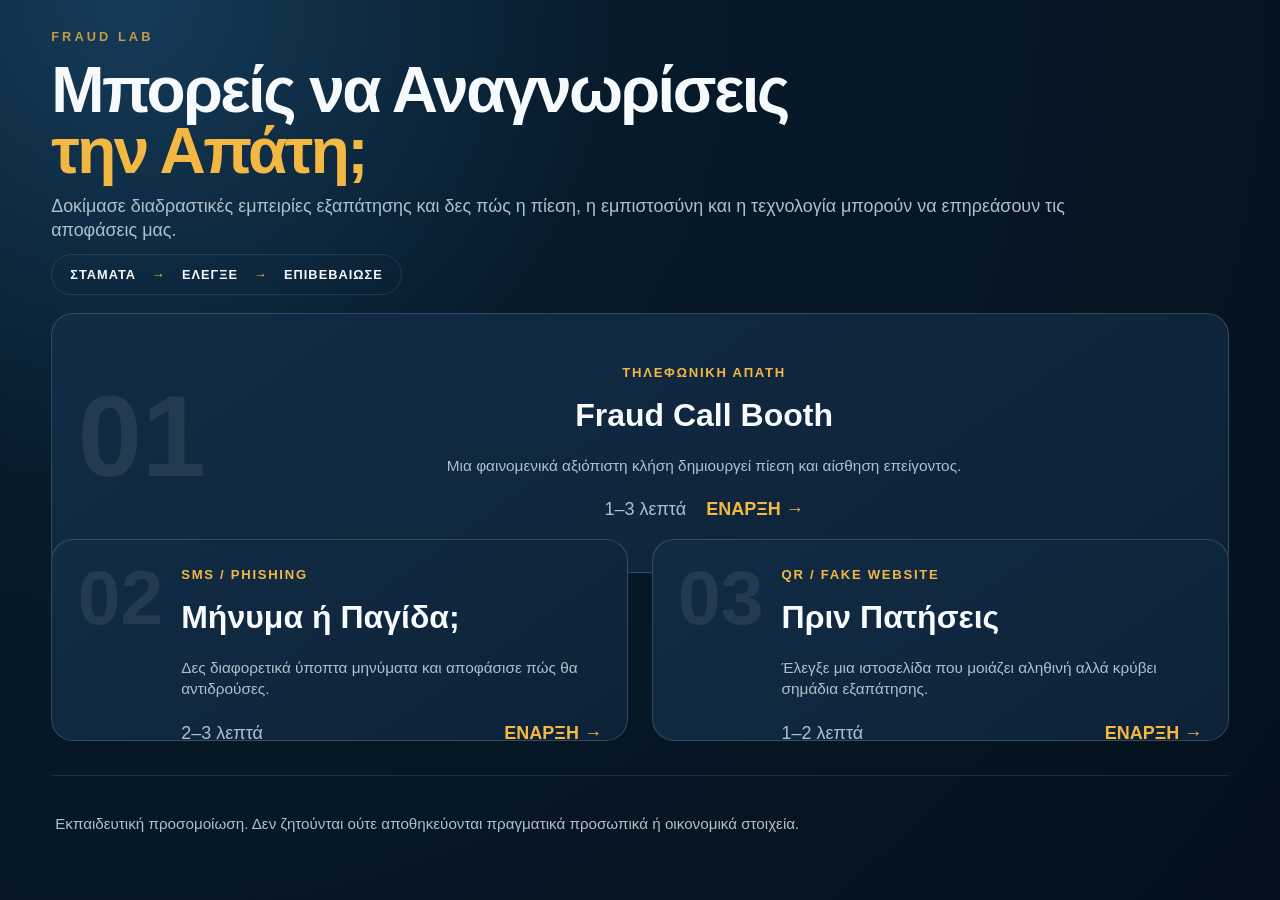
==== frontend/home/index.html @ b444bd31 "Initial responsive FraudLab Windows baseline" ====
<!doctype html>
<html lang="el" class="home-page">
<head>
  <meta charset="utf-8">
  <meta name="viewport" content="width=device-width,initial-scale=1,viewport-fit=cover">
  <meta name="theme-color" content="#081a2c">

  <title>FRAUD LAB — Μπορείς να Αναγνωρίσεις την Απάτη;</title>

  <link rel="stylesheet" href="/static/css/base.css">
  <link rel="stylesheet" href="/static/css/home.css">
  <link rel="stylesheet" href="/static/css/fraud-dark.css?v=7.11">
  <link rel="stylesheet" href="/static/css/fraud-premium-fixes.css?v=7.12">
  <link rel="stylesheet" href="/static/css/exhibition-tv.css">
  <link rel="stylesheet" href="/static/css/mobile.css?v=1.0">
</head>

<body class="home-page">

<main class="home-shell">

  <header class="hero">
    <div class="brand-kicker">FRAUD LAB</div>

    <h1>
      Μπορείς να Αναγνωρίσεις
      <span>την Απάτη;</span>
    </h1>

    <p class="hero-copy">
      Δοκίμασε διαδραστικές εμπειρίες εξαπάτησης και δες πώς η πίεση,
      η εμπιστοσύνη και η τεχνολογία μπορούν να επηρεάσουν τις αποφάσεις μας.
    </p>

    <div class="safety-message">
      ΣΤΑΜΑΤΑ
      <span>→</span>
      ΕΛΕΓΞΕ
      <span>→</span>
      ΕΠΙΒΕΒΑΙΩΣΕ
    </div>
  </header>

  <section class="stations" aria-label="Διαδραστικές εμπειρίες">

    <a class="station-card active featured" href="/call">
      <div class="station-number">01</div>
      <div class="station-content">
        <div class="station-type">ΤΗΛΕΦΩΝΙΚΗ ΑΠΑΤΗ</div>
        <h2>Fraud Call Booth</h2>
        <p>Μια φαινομενικά αξιόπιστη κλήση δημιουργεί πίεση και αίσθηση επείγοντος.</p>
        <div class="station-footer">
          <span>1–3 λεπτά</span>
          <strong>ΕΝΑΡΞΗ →</strong>
        </div>
      </div>
    </a>

    <a class="station-card active" href="/sms">
      <div class="station-number">02</div>
      <div class="station-content">
        <div class="station-type">SMS / PHISHING</div>
        <h2>Μήνυμα ή Παγίδα;</h2>
        <p>Δες διαφορετικά ύποπτα μηνύματα και αποφάσισε πώς θα αντιδρούσες.</p>
        <div class="station-footer">
          <span>2–3 λεπτά</span>
          <strong>ΕΝΑΡΞΗ →</strong>
        </div>
      </div>
    </a>

    <a class="station-card active" href="/qr">
      <div class="station-number">03</div>
      <div class="station-content">
        <div class="station-type">QR / FAKE WEBSITE</div>
        <h2>Πριν Πατήσεις</h2>
        <p>Έλεγξε μια ιστοσελίδα που μοιάζει αληθινή αλλά κρύβει σημάδια εξαπάτησης.</p>
        <div class="station-footer">
          <span>1–2 λεπτά</span>
          <strong>ΕΝΑΡΞΗ →</strong>
        </div>
      </div>
    </a>



  </section>

  <footer class="home-footer">
    <p>
      Εκπαιδευτική προσομοίωση. Δεν ζητούνται ούτε αποθηκεύονται πραγματικά προσωπικά ή οικονομικά στοιχεία.
    </p>
  </footer>

</main>

</body>
</html>
---- static/css/base.css ----
:root {
  --navy-950: #081726;
  --navy-900: #0f2742;
  --navy-800: #173b61;
  --paper: #ffffff;
  --mist: #eef3f7;
  --ink: #102235;
  --muted: #5c6b79;
  --amber: #f1b84b;
  --danger: #b42318;
  --success: #1f6f4a;
  --focus: #ffd166;
  --radius: 24px;
  --shadow: 0 18px 45px rgba(5, 24, 41, .16);
}

* { box-sizing: border-box; }
html, body { margin: 0; min-height: 100%; background: var(--mist); color: var(--ink); font-family: Inter, ui-sans-serif, system-ui, -apple-system, BlinkMacSystemFont, "Segoe UI", sans-serif; }
body { min-height: 100vh; }
button, input { font: inherit; }
button { cursor: pointer; }
button:focus-visible { outline: 4px solid var(--focus); outline-offset: 4px; }

.app-shell { min-height: 100vh; display: grid; grid-template-rows: auto 1fr auto; }
.topbar { display: flex; align-items: center; justify-content: space-between; gap: 24px; padding: 20px 28px; background: var(--navy-950); color: white; }
.brand-kicker { font-size: 1rem; font-weight: 800; letter-spacing: .18em; opacity: .78; }
.brand-title { margin-top: 4px; font-size: clamp(1.15rem, 2vw, 1.6rem); font-weight: 760; }
.top-actions { display: flex; gap: 12px; flex-wrap: wrap; justify-content: flex-end; }
.ghost-button { min-height: 50px; padding: 0 18px; border: 2px solid rgba(255,255,255,.48); border-radius: 14px; background: transparent; color: white; font-weight: 760; }
.ghost-button[aria-pressed="true"] { background: white; color: var(--navy-950); }
.screen { width: min(1200px, calc(100% - 36px)); margin: 0 auto; padding: 34px 0 40px; display: flex; align-items: center; justify-content: center; }
.footer-strip { display: flex; justify-content: center; align-items: center; flex-wrap: wrap; gap: 14px; padding: 18px 24px; background: white; border-top: 1px solid #d9e2ea; font-size: clamp(1rem, 2.3vw, 1.4rem); font-weight: 850; letter-spacing: .05em; }
.footer-strip .arrow { color: var(--amber); font-size: 1.25em; }
.primary-button, .choice-button { border: 0; border-radius: 18px; background: var(--navy-900); color: white; font-weight: 820; min-height: 68px; padding: 16px 24px; box-shadow: 0 8px 20px rgba(15,39,66,.18); }
.primary-button:hover, .choice-button:hover { background: var(--navy-800); }
.timeout-modal { position: fixed; inset: 0; display: grid; place-items: center; background: rgba(8, 23, 38, .78); z-index: 50; padding: 24px; }
.timeout-modal[hidden] { display: none; }
.timeout-card { width: min(560px, 100%); background: white; border-radius: var(--radius); padding: 30px; box-shadow: var(--shadow); }
.timeout-card h2 { margin-top: 0; font-size: 2rem; }
.timeout-card p { font-size: 1.25rem; line-height: 1.5; }
.assisted .helper-text, .assisted .transcript { display: block; }

@media (max-width: 760px) {
  .topbar { align-items: flex-start; padding: 16px; }
  .top-actions { flex-direction: column; align-items: stretch; }
  .ghost-button { min-height: 46px; font-size: .84rem; }
  .screen { width: min(100% - 22px, 1200px); padding-top: 20px; }
}

@media (prefers-reduced-motion: reduce) {
  *, *::before, *::after { scroll-behavior: auto !important; animation-duration: 0.001ms !important; animation-iteration-count: 1 !important; transition-duration: 0.001ms !important; }
}

.assisted .dialogue-text { font-size: clamp(1.85rem, 3.7vw, 2.75rem); }
.assisted .choice-button { min-height: 84px; font-size: clamp(1.2rem, 2.4vw, 1.45rem); }
.assisted .transcript { font-size: 1.2rem; }


/* FraudLab victim failure banner */
.victim-alert {
  margin: 12px auto;
  padding: 14px 22px;
  border-left: 6px solid #ff7b7b;
  border-radius: 14px;
  background: rgba(140,32,32,.25);
  color: white;
  font-weight: 900;
  font-size: 1.6rem;
  text-align: center;
  line-height: 1.2;
}
---- static/css/home.css ----
:root {
  --bg: #071624;
  --panel: #0d2237;
  --panel-light: #122c46;
  --text: #f4f7fb;
  --muted: #a9b8c6;
  --line: rgba(255,255,255,.10);
  --accent: #f4b942;
  --danger: #e45b5b;
  --radius: 22px;
}

* {
  box-sizing: border-box;
}

html,
body {
  margin: 0;
  min-height: 100%;
  background:
    radial-gradient(circle at top left, #173653 0%, transparent 40%),
    var(--bg);
  color: var(--text);
  font-family:
    -apple-system,
    BlinkMacSystemFont,
    "Segoe UI",
    Roboto,
    Arial,
    sans-serif;
}

body {
  min-height: 100vh;
}

.home-shell {
  width: min(1400px, 94vw);
  margin: 0 auto;
  padding: 60px 0 40px;
}

.hero {
  max-width: 980px;
  margin-bottom: 50px;
}

.brand-kicker {
  font-size: .95rem;
  letter-spacing: .24em;
  font-weight: 800;
  color: var(--accent);
  margin-bottom: 14px;
}

.hero h1 {
  margin: 0;
  font-size: clamp(2.8rem, 6vw, 6rem);
  line-height: .98;
  letter-spacing: -.04em;
}

.hero h1 span {
  display: block;
  color: var(--accent);
}

.hero-copy {
  max-width: 850px;
  font-size: clamp(1.1rem, 1.6vw, 1.45rem);
  line-height: 1.6;
  color: var(--muted);
  margin: 28px 0;
}

.safety-message {
  display: inline-flex;
  gap: 16px;
  align-items: center;
  padding: 14px 20px;
  border: 1px solid var(--line);
  border-radius: 999px;
  font-weight: 800;
  letter-spacing: .08em;
}

.safety-message span {
  color: var(--accent);
}

.stations {
  display: grid;
  grid-template-columns: repeat(2, minmax(0, 1fr));
  gap: 22px;
}

.station-card {
  position: relative;
  display: flex;
  min-height: 300px;
  padding: 30px;
  background: linear-gradient(145deg, var(--panel-light), var(--panel));
  border: 1px solid var(--line);
  border-radius: var(--radius);
  text-decoration: none;
  color: var(--text);
  overflow: hidden;
}

.station-card.active {
  cursor: pointer;
  transition:
    transform .18s ease,
    border-color .18s ease,
    box-shadow .18s ease;
}

.station-card.active:hover,
.station-card.active:focus-visible {
  transform: translateY(-4px);
  border-color: rgba(244,185,66,.8);
  box-shadow: 0 18px 50px rgba(0,0,0,.28);
  outline: none;
}

.station-card.upcoming {
  opacity: .62;
}

.station-number {
  font-size: clamp(3.4rem, 7vw, 6.5rem);
  line-height: .85;
  font-weight: 900;
  color: rgba(255,255,255,.08);
  margin-right: 24px;
}

.station-content {
  display: flex;
  flex-direction: column;
  flex: 1;
}

.station-type {
  font-size: .82rem;
  letter-spacing: .13em;
  color: var(--accent);
  font-weight: 800;
}

.station-card h2 {
  margin: 12px 0;
  font-size: clamp(1.7rem, 2.5vw, 2.6rem);
}

.station-card p {
  color: var(--muted);
  line-height: 1.55;
  font-size: 1.05rem;
  max-width: 600px;
}

.station-footer {
  margin-top: auto;
  padding-top: 28px;
  display: flex;
  justify-content: space-between;
  gap: 20px;
  align-items: center;
  color: var(--muted);
}

.station-footer strong {
  color: var(--accent);
}

.upcoming .station-footer strong {
  color: var(--muted);
}

.home-footer {
  margin-top: 34px;
  padding: 22px 4px;
  border-top: 1px solid var(--line);
  color: var(--muted);
  font-size: .95rem;
}

@media (max-width: 850px) {
  .home-shell {
    padding-top: 36px;
  }

  .stations {
    grid-template-columns: 1fr;
  }

  .station-card {
    min-height: 260px;
  }
}

@media (max-width: 540px) {
  .station-card {
    padding: 24px;
  }

  .station-number {
    display: none;
  }

  .safety-message {
    width: 100%;
    justify-content: center;
    gap: 8px;
    font-size: .85rem;
  }
}

/* HOME EXHIBITION FEATURED LAYOUT */

.stations {
  grid-template-columns: repeat(2, minmax(0, 1fr));
}

.station-card.featured {
  grid-column: 1 / -1;
  min-height: 260px;
  width: 100%;
  align-items: center;
}

.station-card.featured .station-content {
  justify-content: center;
}

.station-card.featured .station-number {
  font-size: clamp(4rem, 9vw, 8rem);
}

.station-card.featured .station-footer {
  padding-top: 12px;
}

/* HOME FEATURED PREMIUM CENTER */

.station-card.featured {
  text-align: center;
}

.station-card.featured .station-number {
  margin-right: 0;
  margin-bottom: 12px;
}

.station-card.featured .station-content {
  align-items: center;
  text-align: center;
}

.station-card.featured .station-content p {
  max-width: 720px;
}

.station-card.featured .station-footer {
  width: 100%;
  justify-content: center;
}

.station-card.featured .station-type,
.station-card.featured h2,
.station-card.featured p {
  text-align: center;
}
---- static/css/fraud-dark.css ----
/*
============================================================
 FRAUD LAB — PREMIUM EXHIBITION DESIGN SYSTEM
 v7.11

 Goals:
 - dark throughout
 - WCAG-friendly contrast
 - readable from distance
 - older-user friendly
 - consistent Call / SMS / QR presentation
============================================================
*/

:root {
  color-scheme: dark;

  --bg-0: #04111c;
  --bg-1: #071a2a;
  --bg-2: #0b2235;

  --surface-1: #0e2639;
  --surface-2: #132f45;
  --surface-3: #183a53;

  --border: rgba(208, 224, 235, .19);
  --border-strong: rgba(208, 224, 235, .34);

  --text: #f7fafc;
  --text-soft: #d6e0e8;
  --muted: #afc0cd;

  --accent: #f3b844;
  --safe: #58d49a;
  --risk: #ff8585;

  --radius: 20px;

  --shadow:
    0 24px 60px rgba(0, 0, 0, .28);
}


/* =========================================================
   BASE
   ========================================================= */

html {
  background: var(--bg-0);
}

body {
  margin: 0;

  background:
    radial-gradient(
      circle at 10% 0%,
      #153b59 0%,
      var(--bg-1) 34%,
      var(--bg-0) 100%
    ) !important;

  color: var(--text) !important;

  font-family:
    -apple-system,
    BlinkMacSystemFont,
    "Segoe UI",
    Roboto,
    Arial,
    sans-serif;

  font-size: 18px;
  line-height: 1.5;

  -webkit-font-smoothing: antialiased;
  text-rendering: optimizeLegibility;
}


main,
.call-app,
.sms-app,
.qr-app,
.home-app {
  background: transparent !important;
  color: var(--text) !important;
}


/* =========================================================
   CRITICAL SCREEN CONTRAST FIX
   Fixes the near-black headings seen in screenshots.
   ========================================================= */

#screen,
.screen,
.call-screen,
.sms-screen,
.qr-screen {
  background: transparent !important;
  color: var(--text) !important;
}


#screen h1,
#screen h2,
#screen h3,
#screen h4,
.screen h1,
.screen h2,
.screen h3,
.call-screen h1,
.call-screen h2 {
  color: var(--text) !important;

  line-height: 1.08;

  text-wrap: balance;
}


#screen h1 {
  font-size: clamp(
    2.15rem,
    4vw,
    3.65rem
  ) !important;

  max-width: 19ch;
}


#screen h2 {
  font-size: clamp(
    1.65rem,
    2.6vw,
    2.7rem
  ) !important;
}


#screen h3 {
  font-size: clamp(
    1.25rem,
    1.8vw,
    1.7rem
  ) !important;
}


#screen p,
#screen li {
  color: var(--text-soft) !important;

  font-size: clamp(
    1.05rem,
    1.3vw,
    1.28rem
  );

  line-height: 1.55;
}


/* =========================================================
   PANELS
   ========================================================= */

[class*="card"],
[class*="panel"] {
  border-color: var(--border) !important;
}


.intro-card,
.result-card,
.fatal-card,
.call-card,
.scenario-card,
.call-stage,
.call-content,
.call-panel,
.left-panel {
  background:
    linear-gradient(
      145deg,
      var(--surface-2),
      var(--surface-1)
    ) !important;

  color: var(--text) !important;

  border: 1px solid var(--border) !important;

  box-shadow: var(--shadow);
}


/* =========================================================
   CALL — DARK THROUGHOUT
   ========================================================= */

.phone-shell,
.phone-panel,
.phone-frame,
.phone-screen,
.incoming-call,
.caller-panel {
  background: #06131e !important;

  color: var(--text) !important;

  border-color: #294257 !important;
}


.caller-name {
  color: var(--text) !important;

  font-size: clamp(
    1.55rem,
    2.5vw,
    2.4rem
  ) !important;

  line-height: 1.1;
}


.caller-number,
.caller-role,
.call-subtitle {
  color: var(--muted) !important;
}


/*
 Common dialogue/content class patterns.
 This deliberately loads LAST.
*/

#screen [class*="dialog"],
#screen [class*="message"],
#screen [class*="script"],
#screen [class*="transcript"],
#screen [class*="copy"] {
  background: var(--surface-2) !important;

  color: var(--text) !important;

  border-color: var(--border) !important;
}


#screen [class*="dialog"] p,
#screen [class*="message"] p,
#screen [class*="script"] p,
#screen [class*="transcript"] p,
#screen [class*="copy"] p {
  color: var(--text) !important;
}


/* =========================================================
   SMS
   ========================================================= */

.sms-phone,
.phone-body,
.message-area,
.message-thread {
  background: #06121c !important;

  color: var(--text) !important;
}


.message-bubble,
.sms-bubble {
  background: #19374e !important;

  color: var(--text) !important;

  border: 1px solid var(--border) !important;
}


.message-bubble p,
.sms-bubble p {
  color: var(--text) !important;
}


/* =========================================================
   QR / WEBSITE
   ========================================================= */

.poster-card {
  background:
    linear-gradient(
      145deg,
      #15344a,
      #0d2436
    ) !important;

  color: var(--text) !important;

  border: 1px solid var(--border) !important;
}


.poster-card h2 {
  color: var(--text) !important;
}


.poster-card p {
  color: var(--text-soft) !important;
}


.browser-card {
  background: #081722 !important;

  color: var(--text) !important;

  border: 1px solid var(--border) !important;

  box-shadow: var(--shadow);
}


.browser-top {
  background: #142b3d !important;
}


.address-bar {
  background: #06131d !important;

  color: #e5edf3 !important;

  border: 1px solid #405b70 !important;

  font-size: 1rem;
}


.fake-site {
  background: #0f2638 !important;

  color: var(--text) !important;
}


.fake-site h2,
.fake-site h3,
.site-brand {
  color: var(--text) !important;
}


.fake-site p {
  color: var(--text-soft) !important;
}


.fake-site label {
  color: var(--text) !important;
}


.fake-input,
input,
textarea,
select {
  background: #071722 !important;

  color: var(--text) !important;

  border: 1px solid #49657a !important;
}


/* =========================================================
   CHOICE BUTTONS
   ========================================================= */

.choice-grid {
  gap: 14px !important;
}


.choice-btn {
  min-height: 76px !important;

  padding: 18px 22px !important;

  background: #122d43 !important;

  color: var(--text) !important;

  border: 1px solid var(--border) !important;

  border-radius: 16px !important;

  font-size: clamp(
    1.05rem,
    1.25vw,
    1.22rem
  ) !important;

  font-weight: 750 !important;

  line-height: 1.35 !important;

  cursor: pointer;
}


.choice-btn:hover:not(:disabled) {
  background: #193b55 !important;

  border-color: var(--border-strong) !important;
}


.choice-btn.safe {
  background: rgba(88, 212, 154, .13) !important;

  border-color: var(--safe) !important;
}


.choice-btn.risk {
  background: rgba(255, 133, 133, .13) !important;

  border-color: var(--risk) !important;
}


.safe-text {
  color: var(--safe) !important;
}


.risk-text {
  color: var(--risk) !important;
}


/* =========================================================
   PRIMARY / SECONDARY BUTTONS
   ========================================================= */

.primary-btn {
  min-height: 60px;

  padding: 15px 24px !important;

  background: var(--accent) !important;

  color: #101820 !important;

  border-radius: 14px !important;

  font-size: 1.05rem !important;

  font-weight: 850 !important;
}


.secondary-btn {
  min-height: 58px;

  padding: 14px 21px !important;

  background: #10283a !important;

  color: var(--text) !important;

  border: 2px solid #708697 !important;

  border-radius: 14px !important;

  font-weight: 800 !important;
}


button:focus-visible,
a:focus-visible {
  outline: 4px solid var(--accent) !important;

  outline-offset: 4px;
}


/* =========================================================
   FEEDBACK
   ========================================================= */

.feedback,
.safe-action {
  background: #0b2031 !important;

  color: var(--text) !important;

  border: 1px solid var(--border) !important;

  border-radius: 16px !important;
}


.feedback p,
.feedback li,
.safe-action p {
  color: var(--text-soft) !important;
}


/* =========================================================
   HEADER / FOOTER
   ========================================================= */

.topbar,
.call-topbar,
.sms-topbar,
.qr-topbar,
.safety-strip {
  background: rgba(4, 16, 26, .97) !important;

  color: var(--text) !important;

  border-color: var(--border) !important;
}


.safety-strip {
  min-height: 64px;
}


/* =========================================================
   SIMULATION LABEL
   ========================================================= */

.simulation-warning {
  background: #332a13 !important;

  color: #f5d98d !important;

  border: 1px solid rgba(243, 184, 68, .36) !important;
}


/* =========================================================
   ASSISTED MODE
   ========================================================= */

body.assisted {
  font-size: 125%;
}


body.assisted .choice-btn {
  min-height: 88px !important;

  font-size: 1.15em !important;
}


/* =========================================================
   RESPONSIVE
   ========================================================= */

@media (max-width: 900px) {

  #screen h1 {
    font-size: clamp(
      2rem,
      8vw,
      3rem
    ) !important;
  }

  .choice-btn {
    min-height: 72px !important;
  }

}


/* =========================================================
   REDUCED MOTION
   ========================================================= */

@media (prefers-reduced-motion: reduce) {

  *,
  *::before,
  *::after {
    animation-duration: .01ms !important;
    animation-iteration-count: 1 !important;
    transition-duration: .01ms !important;
    scroll-behavior: auto !important;
  }

}
---- static/css/fraud-premium-fixes.css ----
/* ============================================================
   FRAUD LAB — FINAL PREMIUM VISUAL OVERRIDES
   v7.12
   Purpose:
   - fix unreadable text
   - remove white / washed-out panels
   - increase internal spacing
   - improve accessibility
   - enforce premium dark look
   ============================================================ */

:root {
  --fl-premium-bg-1: #0d2538;
  --fl-premium-bg-2: #14324a;
  --fl-premium-bg-3: #0a1d2c;

  --fl-premium-text: #f8fbfd;
  --fl-premium-soft: #d9e4ec;
  --fl-premium-muted: #b7c7d4;

  --fl-premium-border: rgba(214, 228, 237, .18);
  --fl-premium-border-strong: rgba(214, 228, 237, .30);

  --fl-premium-shadow:
    0 22px 50px rgba(0, 0, 0, .24);
}

*,
*::before,
*::after {
  box-sizing: border-box;
}

/* ------------------------------------------------------------
   MAIN SCREEN TEXT SAFETY
   ------------------------------------------------------------ */

#screen,
#screen * {
  text-rendering: optimizeLegibility;
  -webkit-font-smoothing: antialiased;
}

#screen h1,
#screen h2,
#screen h3,
#screen h4,
#screen h5,
#screen h6 {
  color: var(--fl-premium-text) !important;
  letter-spacing: -0.02em !important;
  line-height: 1.12 !important;
  margin-top: 0 !important;
  text-wrap: balance;
}

#screen p,
#screen li,
#screen span,
#screen label,
#screen small {
  color: var(--fl-premium-soft) !important;
  line-height: 1.55 !important;
}

#screen p:last-child,
#screen li:last-child {
  margin-bottom: 0 !important;
}

/* ------------------------------------------------------------
   INTRO / RESULT / GENERIC CONTENT CARDS
   This fixes the white washed-out panels from screenshots.
   ------------------------------------------------------------ */

#screen .intro-card,
#screen .result-card,
#screen .fatal-card,
#screen .feedback,
#screen .safe-action,
#screen .scenario-card,
#screen .content-card,
#screen .text-card,
#screen .question-panel,
#screen .copy-panel,
#screen .content-panel,
#screen .right-panel,
#screen .left-panel,
#screen .call-copy,
#screen .scenario-copy,
#screen .scenario-panel,
#screen .call-panel,
#screen .call-content,
#screen .call-dialog,
#screen .call-transcript,
#screen .speech-bubble,
#screen .message-card,
#screen .browser-card,
#screen .fake-site,
#screen .poster-card {
  background:
    linear-gradient(
      145deg,
      var(--fl-premium-bg-2),
      var(--fl-premium-bg-1)
    ) !important;

  color: var(--fl-premium-text) !important;

  border: 1px solid var(--fl-premium-border) !important;
  border-radius: 24px !important;
  box-shadow: var(--fl-premium-shadow) !important;
}

/* ------------------------------------------------------------
   SPACING FIX
   Text was glued to edges in the screenshots.
   ------------------------------------------------------------ */

#screen .intro-card,
#screen .result-card,
#screen .fatal-card,
#screen .feedback,
#screen .safe-action,
#screen .scenario-card,
#screen .content-card,
#screen .text-card,
#screen .question-panel,
#screen .copy-panel,
#screen .content-panel,
#screen .right-panel,
#screen .left-panel,
#screen .call-copy,
#screen .scenario-copy,
#screen .scenario-panel,
#screen .call-panel,
#screen .call-content,
#screen .call-dialog,
#screen .call-transcript,
#screen .browser-card,
#screen .fake-site,
#screen .poster-card {
  padding: clamp(24px, 2.2vw, 38px) !important;
}

/* ------------------------------------------------------------
   CALL SCREEN SPECIFIC FIXES
   ------------------------------------------------------------ */

#screen .phone-shell,
#screen .phone-frame,
#screen .phone-panel,
#screen .phone-screen,
#screen .incoming-call,
#screen .caller-panel {
  background: #05131d !important;
  color: var(--fl-premium-text) !important;
  border: 1px solid #29465b !important;
  border-radius: 30px !important;
}

#screen .caller-name {
  color: var(--fl-premium-text) !important;
  font-size: clamp(1.55rem, 2.2vw, 2.35rem) !important;
  line-height: 1.08 !important;
  margin-bottom: 10px !important;
}

#screen .caller-number,
#screen .caller-role,
#screen .call-subtitle {
  color: var(--fl-premium-muted) !important;
  font-size: clamp(1rem, 1.15vw, 1.14rem) !important;
}

/* ------------------------------------------------------------
   CALL CONTENT TYPOGRAPHY
   Fixes giant and unreadable titles seen in screenshots.
   ------------------------------------------------------------ */

#screen .call-copy h1,
#screen .call-copy h2,
#screen .scenario-copy h1,
#screen .scenario-copy h2,
#screen .scenario-panel h1,
#screen .scenario-panel h2,
#screen .content-panel h1,
#screen .content-panel h2,
#screen .right-panel h1,
#screen .right-panel h2,
#screen .question-panel h1,
#screen .question-panel h2 {
  font-size: clamp(1.9rem, 2.6vw, 3.15rem) !important;
  max-width: 15ch !important;
  margin-bottom: 18px !important;
}

#screen .call-copy h3,
#screen .scenario-copy h3,
#screen .scenario-panel h3,
#screen .content-panel h3,
#screen .right-panel h3,
#screen .question-panel h3 {
  font-size: clamp(1rem, 1.2vw, 1.18rem) !important;
  text-transform: uppercase !important;
  letter-spacing: 0.06em !important;
  color: var(--fl-premium-muted) !important;
  margin-bottom: 14px !important;
}

#screen .call-copy p,
#screen .scenario-copy p,
#screen .scenario-panel p,
#screen .content-panel p,
#screen .right-panel p,
#screen .question-panel p,
#screen .feedback p,
#screen .safe-action p {
  font-size: clamp(1.02rem, 1.22vw, 1.28rem) !important;
  max-width: 62ch !important;
  overflow-wrap: anywhere !important;
}

/* ------------------------------------------------------------
   BUBBLE / SCRIPT / QUOTE FIX
   Prevent white speech bubble issue.
   ------------------------------------------------------------ */

#screen .speech-bubble,
#screen .dialog-bubble,
#screen .quote-box,
#screen .message-box,
#screen .script-box,
#screen .call-script,
#screen .transcript-box {
  background: #10293d !important;
  color: var(--fl-premium-text) !important;
  border: 1px solid var(--fl-premium-border-strong) !important;
  border-radius: 20px !important;
  padding: 22px 24px !important;
}

#screen .speech-bubble p,
#screen .dialog-bubble p,
#screen .quote-box p,
#screen .message-box p,
#screen .script-box p,
#screen .call-script p,
#screen .transcript-box p {
  color: var(--fl-premium-text) !important;
}

/* ------------------------------------------------------------
   BUTTONS
   ------------------------------------------------------------ */

.choice-grid {
  gap: 14px !important;
}

.choice-btn {
  min-height: 78px !important;
  padding: 18px 22px !important;
  border-radius: 16px !important;
  background: #14324a !important;
  color: var(--fl-premium-text) !important;
  border: 1px solid var(--fl-premium-border) !important;
  font-size: clamp(1.04rem, 1.18vw, 1.18rem) !important;
  font-weight: 800 !important;
  line-height: 1.34 !important;
  text-align: left !important;
  white-space: normal !important;
}

.choice-btn:hover:not(:disabled) {
  background: #1a3b56 !important;
  border-color: var(--fl-premium-border-strong) !important;
}

.primary-btn {
  min-height: 60px !important;
  padding: 15px 26px !important;
  border-radius: 14px !important;
  font-size: 1.04rem !important;
  font-weight: 850 !important;
}

.secondary-btn {
  min-height: 58px !important;
  padding: 14px 22px !important;
  border-radius: 14px !important;
  font-size: 1rem !important;
  font-weight: 800 !important;
}

button:focus-visible,
a:focus-visible {
  outline: 4px solid #f3b844 !important;
  outline-offset: 4px !important;
}

/* ------------------------------------------------------------
   INTRO SCREEN HERO
   ------------------------------------------------------------ */

#screen .intro-card h1 {
  font-size: clamp(2rem, 3vw, 3.45rem) !important;
  max-width: 16ch !important;
  margin-bottom: 16px !important;
}

#screen .intro-card p {
  font-size: clamp(1.05rem, 1.22vw, 1.25rem) !important;
  max-width: 58ch !important;
  margin-left: auto !important;
  margin-right: auto !important;
}

/* ------------------------------------------------------------
   QR / WEB FORMS
   ------------------------------------------------------------ */

#screen .address-bar,
#screen .fake-input,
#screen input,
#screen textarea,
#screen select {
  background: #081722 !important;
  color: var(--fl-premium-text) !important;
  border: 1px solid #496579 !important;
}

#screen .fake-site h2,
#screen .fake-site h3,
#screen .poster-card h2 {
  color: var(--fl-premium-text) !important;
}

#screen .fake-site p,
#screen .poster-card p {
  color: var(--fl-premium-soft) !important;
}

/* ------------------------------------------------------------
   ASSISTED MODE / OLDER AUDIENCE
   ------------------------------------------------------------ */

body.assisted #screen h1 {
  font-size: clamp(2.2rem, 3.4vw, 3.8rem) !important;
}

body.assisted .choice-btn {
  min-height: 88px !important;
  font-size: 1.16rem !important;
}

body.assisted #screen p,
body.assisted #screen li {
  font-size: 1.18rem !important;
}

/* ------------------------------------------------------------
   RESPONSIVE
   ------------------------------------------------------------ */

@media (max-width: 1100px) {
  #screen .call-copy h1,
  #screen .call-copy h2,
  #screen .scenario-copy h1,
  #screen .scenario-copy h2,
  #screen .scenario-panel h1,
  #screen .scenario-panel h2,
  #screen .content-panel h1,
  #screen .content-panel h2,
  #screen .right-panel h1,
  #screen .right-panel h2,
  #screen .question-panel h1,
  #screen .question-panel h2 {
    max-width: none !important;
  }
}

@media (prefers-reduced-motion: reduce) {
  *,
  *::before,
  *::after {
    transition-duration: .01ms !important;
    animation-duration: .01ms !important;
    animation-iteration-count: 1 !important;
    scroll-behavior: auto !important;
  }
}
---- static/css/exhibition-tv.css ----
/*
 FRAUD LAB
 Exhibition Display Optimization v3.0
 Phase 2 - Windows Exhibition Mode

 Purpose:
 - 1920x1080 kiosk displays
 - 27" monitors
 - 65" exhibition screens
 - no vertical scrolling
 - all stations visible
 - touch friendly targets
*/

html,
body {
    width: 100%;
    height: 100%;
    margin: 0;
    overflow: hidden;
}

.home-shell {
    width: 100%;
    max-width: none;
    height: 100vh;
    min-height: 100vh;
    margin: 0;
    padding: clamp(20px, 3vh, 42px) clamp(24px, 4vw, 72px);
    box-sizing: border-box;
    display: flex;
    flex-direction: column;
    overflow: hidden;
}

.hero {
    max-width: 100%;
    margin-bottom: clamp(14px, 2vh, 28px);
}

.brand-kicker {
    font-size: clamp(.8rem, 1vw, 1.1rem);
}

.hero h1 {
    font-size: clamp(2.4rem, 5vw, 5rem);
    line-height: .95;
}

.hero-copy {
    max-width: 1100px;
    margin: 12px 0;
    font-size: clamp(1rem, 1.4vw, 1.35rem);
    line-height: 1.35;
}

.safety-message {
    padding: 10px 18px;
    font-size: clamp(.8rem, 1vw, 1rem);
}

.stations {
    flex: 1;
    min-height: 0;
    display: grid;
    grid-template-columns: repeat(2, minmax(0, 1fr));
    grid-template-rows: repeat(2, minmax(0, 1fr));
    gap: clamp(14px, 1.8vw, 28px);
}

.station-card {
    min-height: 0;
    height: 100%;
    padding: clamp(18px, 2vw, 32px);
    border-radius: 22px;
    display: flex;
    overflow: hidden;
}

.station-number {
    font-size: clamp(3rem, 6vw, 6rem);
    margin-right: 18px;
}

.station-content {
    min-width: 0;
}

.station-content h2 {
    margin: 8px 0;
    font-size: clamp(1.5rem, 2.5vw, 2.8rem);
}

.station-content p {
    font-size: clamp(.9rem, 1.2vw, 1.25rem);
    line-height: 1.4;
    margin: 8px 0;
}

.station-footer {
    padding-top: 12px;
}

@media (max-height: 850px) {

    .home-shell {
        padding-top: 18px;
        padding-bottom: 18px;
    }

    .hero-copy,
    .safety-message {
        display: none;
    }

    .hero {
        margin-bottom: 12px;
    }

    .station-card {
        padding: 16px;
    }

    .station-content p {
        max-height: 48px;
        overflow: hidden;
    }

    .station-footer {
        display: none;
    }
}

@media (min-width: 2500px) {

    .station-card {
        padding: 42px;
    }

    .station-content h2 {
        font-size: 3.2rem;
    }

    .station-content p {
        font-size: 1.5rem;
    }
}
---- static/css/mobile.css ----
/*
 FRAUD LAB — Mobile Responsive Overrides
 Home only · Phase 1

 Loaded after exhibition-tv.css so mobile browsers can scroll normally
 while the desktop/exhibition layout remains unchanged.
*/

@media (max-width: 768px) {
  html.home-page,
  body.home-page {
    width: 100%;
    height: auto;
    min-height: 100%;
    overflow-x: hidden;
    overflow-y: auto;
  }

  body.home-page {
    min-height: 100vh;
    min-height: 100dvh;
  }

  body.home-page .home-shell {
    width: min(100% - 24px, 1400px);
    height: auto;
    min-height: 100vh;
    min-height: 100dvh;
    margin: 0 auto;
    padding: max(28px, env(safe-area-inset-top)) 0 max(28px, env(safe-area-inset-bottom));
    display: block;
    overflow: visible;
  }

  body.home-page .hero {
    max-width: 100%;
    margin-bottom: 28px;
  }

  body.home-page .hero h1 {
    font-size: clamp(2.35rem, 11vw, 4.2rem);
    line-height: 1;
    overflow-wrap: anywhere;
  }

  body.home-page .hero-copy {
    display: block !important;
    max-width: 100%;
    margin: 20px 0;
    font-size: clamp(1rem, 3.8vw, 1.2rem);
    line-height: 1.55;
  }

  body.home-page .safety-message {
    display: flex !important;
    width: 100%;
    max-width: 100%;
    justify-content: center;
    flex-wrap: wrap;
    gap: 8px;
    padding: 12px 14px;
    font-size: .82rem;
    line-height: 1.25;
    text-align: center;
  }

  body.home-page .stations {
    min-height: 0;
    display: grid;
    grid-template-columns: minmax(0, 1fr);
    grid-template-rows: none;
    gap: 16px;
  }

  body.home-page .station-card,
  body.home-page .station-card.featured {
    grid-column: auto;
    width: 100%;
    height: auto;
    min-height: 0;
    padding: 22px;
    align-items: flex-start;
  }

  body.home-page .station-card.featured {
    text-align: center;
  }

  body.home-page .station-content {
    min-width: 0;
  }

  body.home-page .station-card h2 {
    margin: 10px 0;
    font-size: clamp(1.55rem, 6vw, 2.15rem);
    overflow-wrap: anywhere;
  }

  body.home-page .station-card p {
    margin: 8px 0 0;
    max-width: 100%;
    font-size: 1rem;
    line-height: 1.5;
  }

  body.home-page .station-footer,
  body.home-page .station-card.featured .station-footer {
    display: flex !important;
    width: 100%;
    margin-top: 20px;
    padding-top: 14px;
    justify-content: space-between;
    align-items: center;
    gap: 12px;
    flex-wrap: wrap;
  }

  body.home-page .home-footer {
    display: block !important;
    margin-top: 24px;
    padding: 18px 2px;
  }

  body.home-page .home-footer p {
    margin: 0;
    line-height: 1.5;
  }
}

@media (max-width: 480px) {
  body.home-page .home-shell {
    width: calc(100% - 20px);
    padding-top: max(22px, env(safe-area-inset-top));
  }

  body.home-page .brand-kicker {
    margin-bottom: 10px;
    font-size: .82rem;
  }

  body.home-page .hero h1 {
    font-size: clamp(2.15rem, 11.5vw, 3.2rem);
    letter-spacing: -.035em;
  }

  body.home-page .hero-copy {
    margin: 16px 0;
  }

  body.home-page .station-number {
    display: none;
  }

  body.home-page .station-card,
  body.home-page .station-card.featured {
    padding: 20px;
  }

  body.home-page .station-footer,
  body.home-page .station-card.featured .station-footer {
    font-size: .9rem;
  }
}
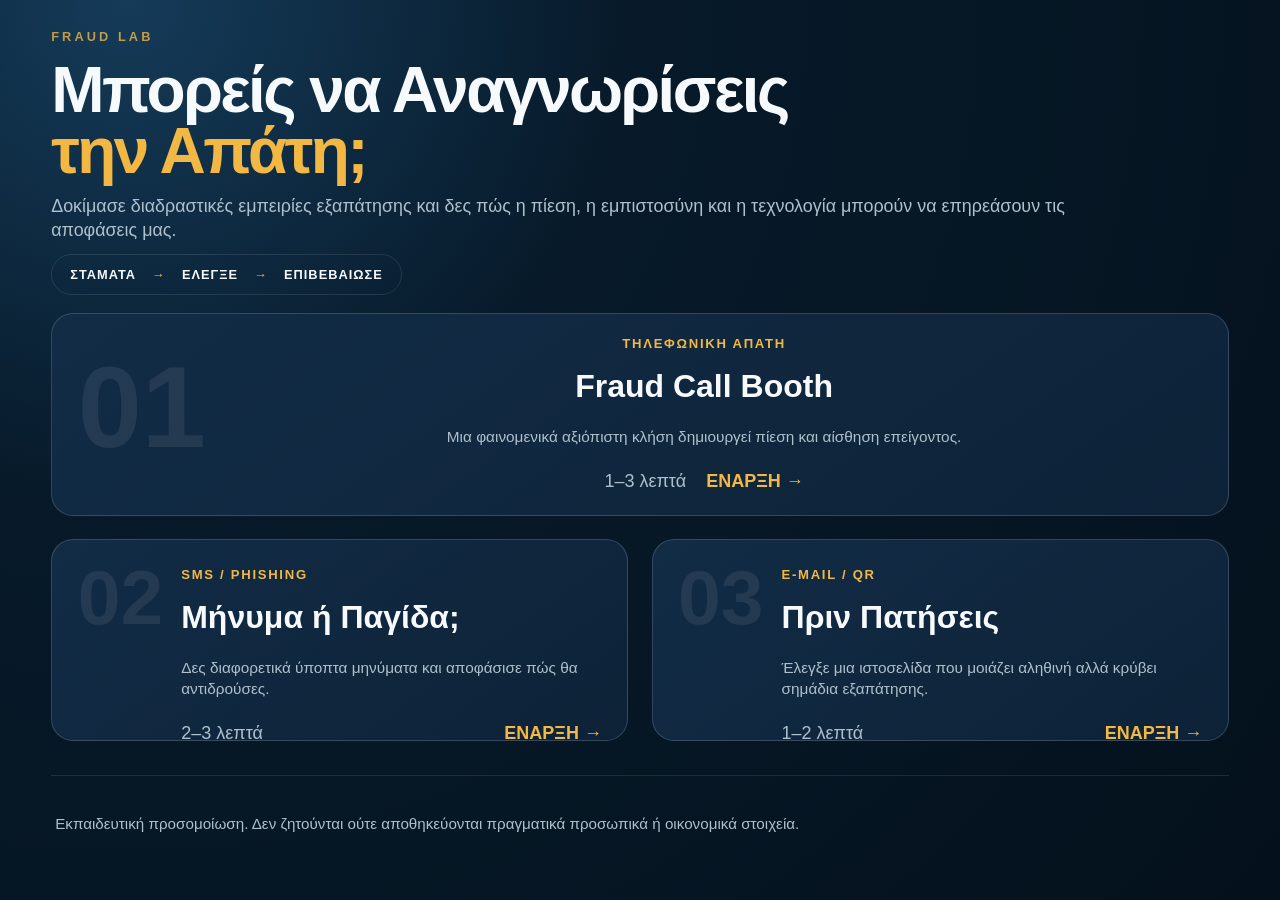
==== commit 2ba82bbd: "Add interactive QR and email fraud simulations" ====
--- a/frontend/home/index.html
+++ b/frontend/home/index.html
@@ -72,7 +72,7 @@
     <a class="station-card active" href="/qr">
       <div class="station-number">03</div>
       <div class="station-content">
-        <div class="station-type">QR / FAKE WEBSITE</div>
+        <div class="station-type">E-MAIL / QR</div>
         <h2>Πριν Πατήσεις</h2>
         <p>Έλεγξε μια ιστοσελίδα που μοιάζει αληθινή αλλά κρύβει σημάδια εξαπάτησης.</p>
         <div class="station-footer">
--- a/static/css/mobile.css
+++ b/static/css/mobile.css
@@ -6,7 +6,7 @@
  while the desktop/exhibition layout remains unchanged.
 */
 
-@media (max-width: 768px) {
+@media (max-width: 768px), (orientation: landscape) and (max-width: 1024px) and (max-height: 600px), (min-width: 769px) and (max-width: 1024px) and (any-pointer: coarse), (orientation: landscape) and (min-width: 1025px) and (max-width: 1366px) and (max-height: 1024px) and (any-pointer: coarse) {
   html.home-page,
   body.home-page {
     width: 100%;
@@ -161,3 +161,12 @@
     font-size: .9rem;
   }
 }
+
+/* HOME DESKTOP EXHIBITION GRID SAFETY
+   The featured card must respect the grid row height on shorter desktop
+   viewports instead of forcing the original 260px minimum into row 2. */
+@media (min-width: 769px) and (max-height: 950px) {
+  body.home-page .station-card.featured {
+    min-height: 0;
+  }
+}
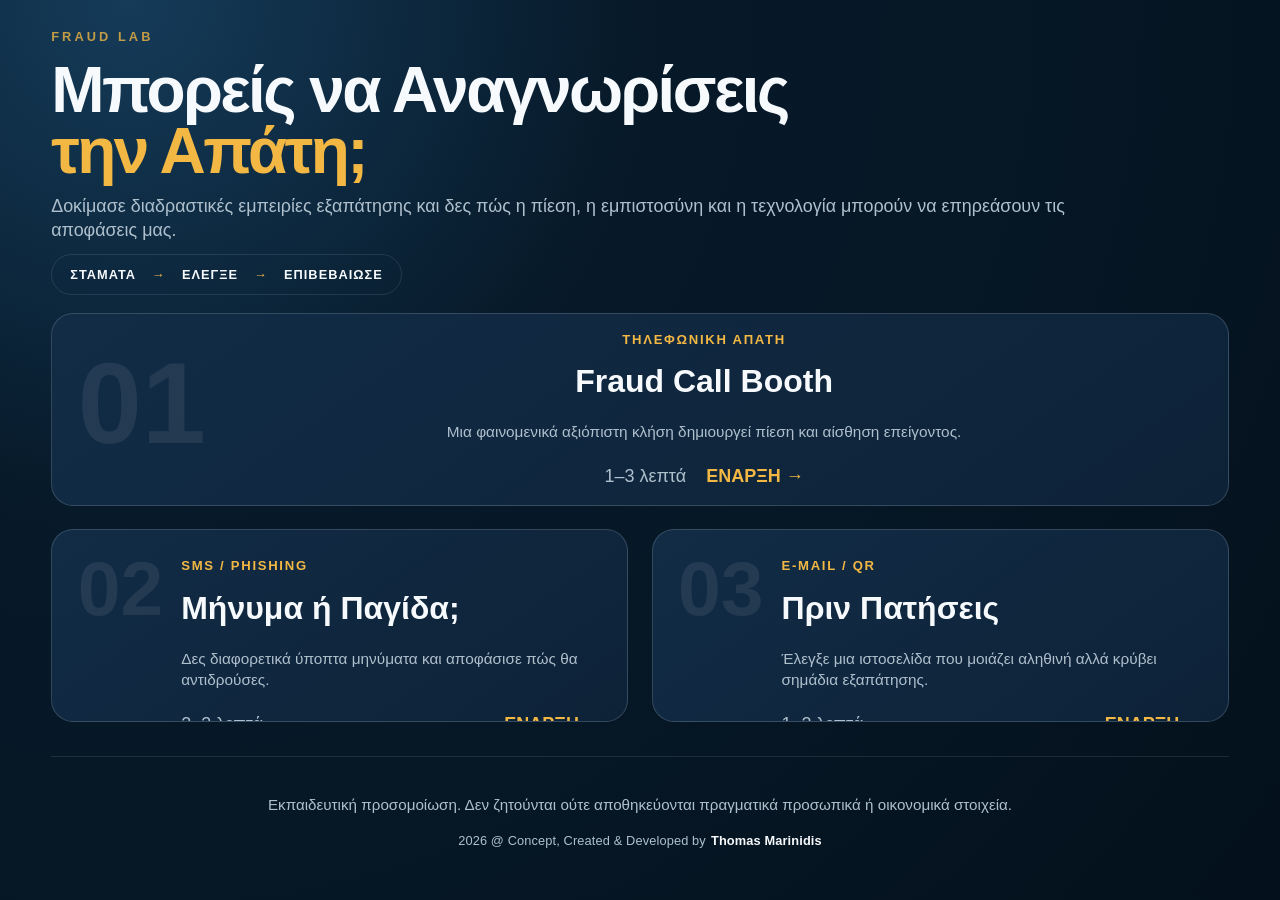
==== commit cc90dbf3: "Move creator attribution to home footer" ====
--- a/frontend/home/index.html
+++ b/frontend/home/index.html
@@ -8,7 +8,7 @@
   <title>FRAUD LAB — Μπορείς να Αναγνωρίσεις την Απάτη;</title>
 
   <link rel="stylesheet" href="/static/css/base.css">
-  <link rel="stylesheet" href="/static/css/home.css">
+  <link rel="stylesheet" href="/static/css/home.css?v=creator-footer-3">
   <link rel="stylesheet" href="/static/css/fraud-dark.css?v=7.11">
   <link rel="stylesheet" href="/static/css/fraud-premium-fixes.css?v=7.12">
   <link rel="stylesheet" href="/static/css/exhibition-tv.css">
@@ -39,6 +39,7 @@
       <span>→</span>
       ΕΠΙΒΕΒΑΙΩΣΕ
     </div>
+
   </header>
 
   <section class="stations" aria-label="Διαδραστικές εμπειρίες">
@@ -90,6 +91,9 @@
     <p>
       Εκπαιδευτική προσομοίωση. Δεν ζητούνται ούτε αποθηκεύονται πραγματικά προσωπικά ή οικονομικά στοιχεία.
     </p>
+    <p class="creator-credit">
+      2026 @ Concept, Created &amp; Developed by <a class="creator-credit-link" href="https://www.linkedin.com/in/thomas-marinidis" target="_blank" rel="noopener noreferrer" aria-label="Thomas Marinidis on LinkedIn">Thomas Marinidis</a>
+    </p>
   </footer>
 
 </main>
--- a/static/css/home.css
+++ b/static/css/home.css
@@ -274,4 +274,45 @@
   text-align: center;
 }
 
-
+/* FRAUDLAB CREATOR FOOTER v3 */
+.home-page .home-footer {
+  text-align: center;
+}
+
+.home-page .home-footer .creator-credit {
+  display: flex;
+  flex-wrap: wrap;
+  justify-content: center;
+  align-items: center;
+  gap: .32rem;
+  margin: 10px auto 0;
+  padding: 0;
+  border: 0;
+  background: none;
+  color: var(--muted);
+  font-size: clamp(.78rem, 1vw, .9rem);
+  line-height: 1.45;
+  letter-spacing: .01em;
+}
+
+.home-page .home-footer .creator-credit-link {
+  color: var(--text);
+  font-weight: 800;
+  text-decoration: none;
+  text-underline-offset: .18em;
+  transition: color .18s ease, text-decoration-color .18s ease;
+}
+
+.home-page .home-footer .creator-credit-link:hover {
+  color: var(--accent);
+  text-decoration: underline;
+}
+
+.home-page .home-footer .creator-credit-link:focus-visible {
+  color: var(--accent);
+  text-decoration: underline;
+  outline: 2px solid var(--accent);
+  outline-offset: 3px;
+  border-radius: 4px;
+}
+
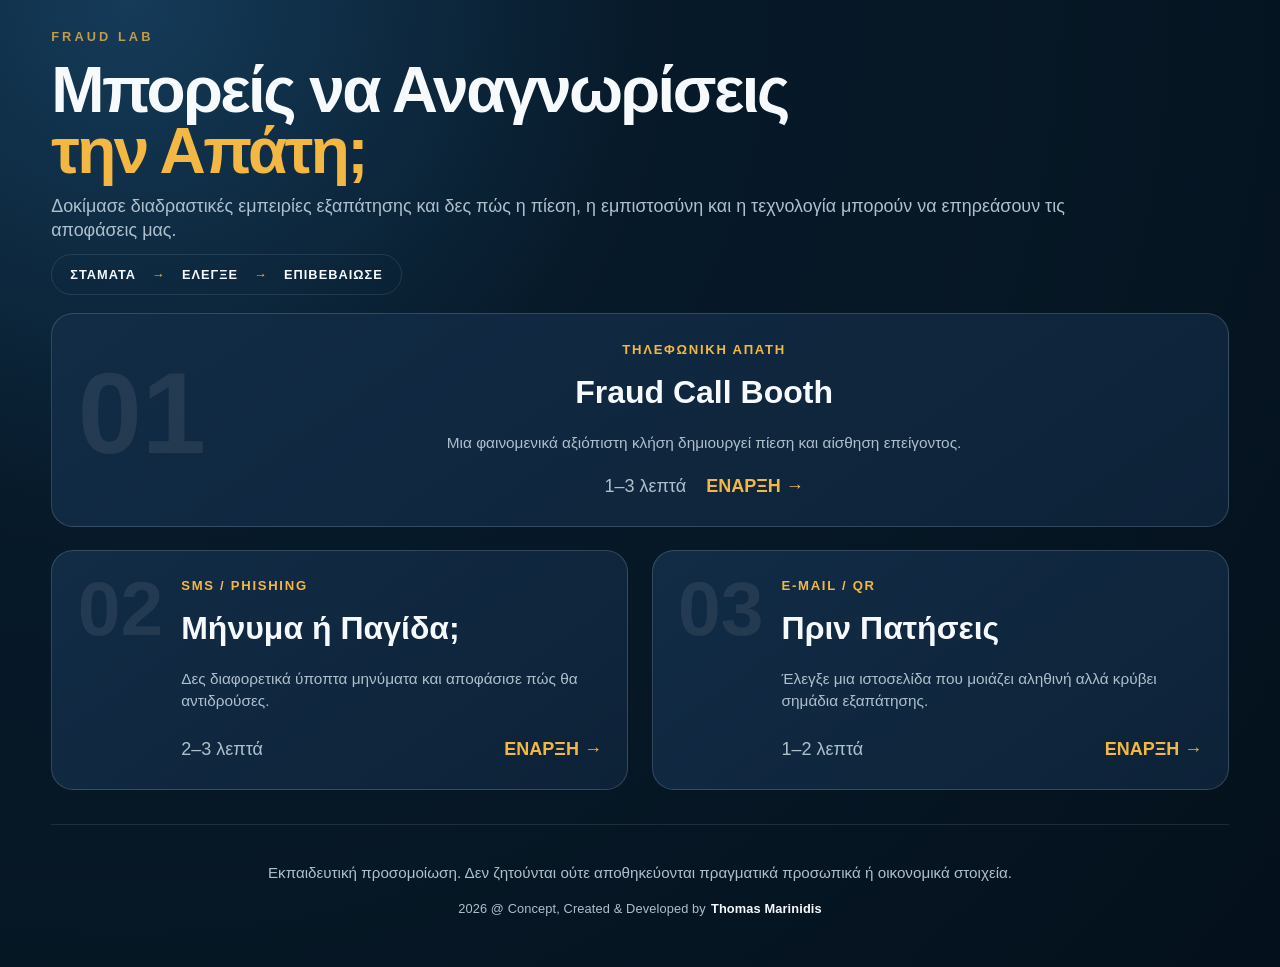
==== commit e2b14ffe: "Fix windowed scrolling across exhibition stations" ====
--- a/frontend/home/index.html
+++ b/frontend/home/index.html
@@ -11,7 +11,7 @@
   <link rel="stylesheet" href="/static/css/home.css?v=creator-footer-3">
   <link rel="stylesheet" href="/static/css/fraud-dark.css?v=7.11">
   <link rel="stylesheet" href="/static/css/fraud-premium-fixes.css?v=7.12">
-  <link rel="stylesheet" href="/static/css/exhibition-tv.css">
+  <link rel="stylesheet" href="/static/css/exhibition-tv.css?v=home-windowed-layout-v1">
   <link rel="stylesheet" href="/static/css/mobile.css?v=1.0">
 </head>
 
--- a/static/css/exhibition-tv.css
+++ b/static/css/exhibition-tv.css
@@ -145,3 +145,45 @@
         font-size: 1.5rem;
     }
 }
+
+/* HOME DESKTOP WINDOWED LAYOUT v1
+   The exhibition stylesheet intentionally locks the 1920x1080 kiosk to one
+   screen. In a normal desktop browser with 851-950px of usable height, the
+   two fixed station rows can become shorter than their card content.
+   For fine-pointer desktop windowed layouts only, let the Home page grow and
+   use natural card heights so text stays inside each card and the page itself
+   can scroll when needed. The <=850px compact kiosk rules remain unchanged.
+*/
+@media (min-width: 901px) and (min-height: 851px) and (max-height: 950px) and (pointer: fine) {
+  html {
+    height: auto;
+    min-height: 100%;
+    overflow-x: hidden;
+    overflow-y: auto;
+  }
+
+  body.home-page {
+    height: auto;
+    min-height: 100vh;
+    overflow-x: hidden;
+    overflow-y: visible;
+  }
+
+  body.home-page .home-shell {
+    height: auto;
+    min-height: 100vh;
+    overflow: visible;
+  }
+
+  body.home-page .stations {
+    flex: 0 0 auto;
+    grid-template-rows: auto auto;
+  }
+
+  body.home-page .station-card,
+  body.home-page .station-card.featured {
+    height: auto;
+    min-height: 240px;
+    overflow: hidden;
+  }
+}
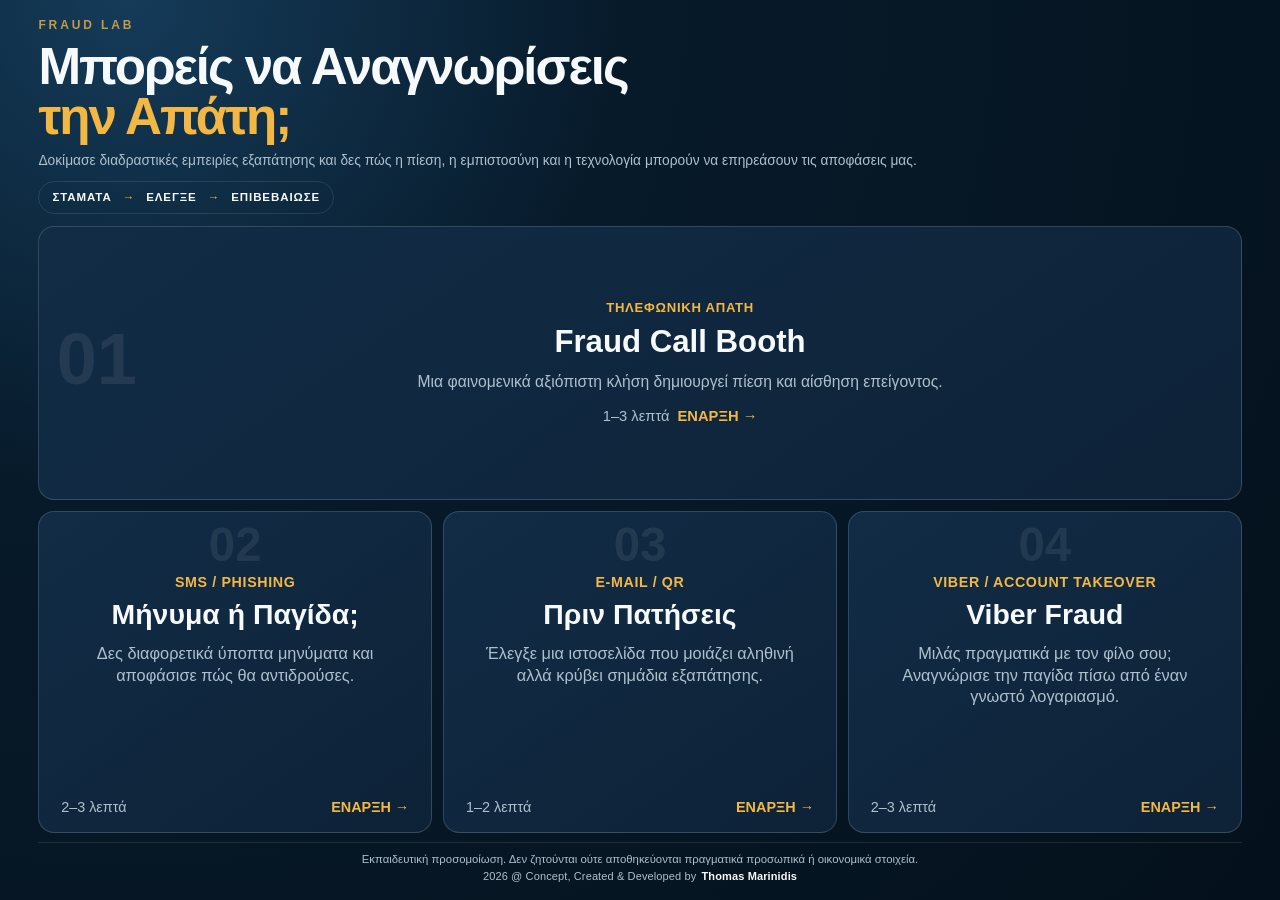
==== commit e02d6a71: "Release: Viber Station 04 and responsive exhibition improvements" ====
--- a/frontend/home/index.html
+++ b/frontend/home/index.html
@@ -13,9 +13,12 @@
   <link rel="stylesheet" href="/static/css/fraud-premium-fixes.css?v=7.12">
   <link rel="stylesheet" href="/static/css/exhibition-tv.css?v=home-windowed-layout-v1">
   <link rel="stylesheet" href="/static/css/mobile.css?v=1.0">
+  <link rel="stylesheet" href="/static/css/home-station04.css?v=station04-responsive-v2">
+  <link rel="stylesheet" href="/static/css/exhibition-fit-v3.css?v=exhibition-fit-v3">
+  <link rel="stylesheet" href="/static/css/exhibition-ui-v4.css?v=exhibition-ui-v4">
 </head>
 
-<body class="home-page">
+<body class="home-page station04-enabled">
 
 <main class="home-shell">
 
@@ -85,6 +88,19 @@
 
 
 
+    <a class="station-card active" href="/viber">
+      <div class="station-number">04</div>
+      <div class="station-content">
+        <div class="station-type">VIBER / ACCOUNT TAKEOVER</div>
+        <h2>Viber Fraud</h2>
+        <p>Μιλάς πραγματικά με τον φίλο σου; Αναγνώρισε την παγίδα πίσω από έναν γνωστό λογαριασμό.</p>
+        <div class="station-footer">
+          <span>2–3 λεπτά</span>
+          <strong>ΕΝΑΡΞΗ →</strong>
+        </div>
+      </div>
+    </a>
+
   </section>
 
   <footer class="home-footer">
--- a/static/css/home-station04.css
+++ b/static/css/home-station04.css
@@ -0,0 +1,205 @@
+/* Station 04 Home-only layout v2.
+   Scope: Home exclusively. Does not touch Call, SMS, QR, or their styles.
+   Wide displays use a true viewport-fitting 1 + 3 layout, including windowed
+   851–950px heights where legacy exhibition-tv.css forced the page to scroll.
+   Phones, portrait tablets and short windows use natural document scrolling. */
+
+/* WIDE DISPLAY / EXHIBITION: preserve the featured Call card and three cards below. */
+@media (min-width: 1100px) and (min-height: 680px) {
+  html.home-page,
+  body.home-page.station04-enabled {
+    height: 100%;
+    min-height: 100%;
+    overflow: hidden;
+  }
+  body.home-page.station04-enabled .home-shell {
+    height: 100vh;
+    height: 100dvh;
+    min-height: 0;
+    width: 100%;
+    padding: clamp(12px, 1.8vh, 24px) clamp(18px, 3vw, 62px);
+    display: flex;
+    flex-direction: column;
+    overflow: hidden;
+  }
+  body.home-page.station04-enabled .hero {
+    flex: 0 0 auto;
+    margin: 0 0 clamp(8px, 1.3vh, 15px);
+    max-width: 100%;
+  }
+  body.home-page.station04-enabled .brand-kicker {
+    font-size: clamp(.75rem, .9vw, .98rem);
+    margin-bottom: clamp(5px, .9vh, 12px);
+  }
+  body.home-page.station04-enabled .hero h1 {
+    font-size: clamp(2.2rem, min(4vw, 6.6vh), 4.8rem);
+    line-height: .97;
+  }
+  body.home-page.station04-enabled .hero-copy {
+    max-width: 1120px;
+    margin: clamp(6px, 1.15vh, 12px) 0;
+    font-size: clamp(.86rem, 1.05vw, 1.17rem);
+    line-height: 1.35;
+  }
+  body.home-page.station04-enabled .safety-message {
+    padding: 7px 13px;
+    font-size: clamp(.72rem, .8vw, .88rem);
+    gap: 11px;
+  }
+  body.home-page.station04-enabled .stations {
+    display: grid;
+    flex: 1 1 auto;
+    min-height: 0;
+    grid-template-columns: repeat(3, minmax(0, 1fr));
+    grid-template-rows: minmax(0, .92fr) minmax(0, 1.08fr);
+    gap: clamp(8px, 1.25vh, 17px);
+  }
+  body.home-page.station04-enabled .station-card,
+  body.home-page.station04-enabled .station-card.featured {
+    height: 100%;
+    min-height: 0;
+    width: 100%;
+    padding: clamp(12px, 1.5vh, 25px) clamp(13px, 1.35vw, 26px);
+    border-radius: clamp(14px, 1.25vw, 22px);
+    overflow: hidden;
+  }
+  body.home-page.station04-enabled .station-card.featured {
+    grid-column: 1 / -1;
+    align-items: center;
+  }
+  body.home-page.station04-enabled .station-card.featured .station-number {
+    font-size: clamp(2.4rem, min(6vw, 8vh), 5.6rem);
+    margin-right: 0;
+    margin-bottom: clamp(3px, .7vh, 8px);
+  }
+  body.home-page.station04-enabled .station-card:not(.featured) .station-number {
+    font-size: clamp(2rem, 3.8vw, 4.7rem);
+    margin-right: clamp(8px, .9vw, 15px);
+  }
+  body.home-page.station04-enabled .station-card .station-type {
+    font-size: clamp(.67rem, .78vw, .86rem);
+    letter-spacing: .09em;
+  }
+  body.home-page.station04-enabled .station-card h2 {
+    font-size: clamp(1.2rem, 1.65vw, 2.18rem);
+    line-height: 1.15;
+    margin: clamp(5px, .75vh, 10px) 0;
+  }
+  body.home-page.station04-enabled .station-card.featured h2 {
+    font-size: clamp(1.5rem, 2.05vw, 2.65rem);
+  }
+  body.home-page.station04-enabled .station-card p {
+    font-size: clamp(.79rem, .91vw, 1.02rem);
+    line-height: 1.32;
+    margin: clamp(4px, .6vh, 8px) 0;
+    max-height: none;
+    overflow: visible;
+  }
+  body.home-page.station04-enabled .station-card.featured p {
+    max-width: 950px;
+  }
+  body.home-page.station04-enabled .station-footer,
+  body.home-page.station04-enabled .station-card.featured .station-footer {
+    display: flex;
+    margin-top: auto;
+    padding-top: clamp(5px, .8vh, 12px);
+    gap: 8px;
+    font-size: clamp(.75rem, .8vw, .93rem);
+  }
+  body.home-page.station04-enabled .home-footer {
+    flex: 0 0 auto;
+    display: block;
+    margin: clamp(7px, 1vh, 15px) 0 0;
+    padding: clamp(7px, 1vh, 13px) 0 0;
+    line-height: 1.28;
+    font-size: clamp(.71rem, .78vw, .88rem);
+  }
+  body.home-page.station04-enabled .home-footer p {margin: 0;}
+  body.home-page.station04-enabled .home-footer .creator-credit {
+    margin: 4px auto 0;
+    font-size: clamp(.69rem, .75vw, .83rem);
+    line-height: 1.22;
+  }
+}
+
+/* Tight-height wide displays: retain all four cards in one screen. */
+@media (min-width: 1100px) and (min-height: 680px) and (max-height: 850px) {
+  body.home-page.station04-enabled .hero-copy,
+  body.home-page.station04-enabled .safety-message {display: none;}
+  body.home-page.station04-enabled .stations {grid-template-rows: minmax(0, .84fr) minmax(0, 1.16fr);}
+  body.home-page.station04-enabled .station-card.featured .station-number {font-size: clamp(2rem, 5.7vh, 3.6rem);}
+}
+
+/* Normal browser windows, tablets and phones: scroll rather than crop cards.
+   This covers desktop widths below 1100px, short viewports, and touch tablets. */
+@media (max-width: 1099px), (max-height: 679px) {
+  html.home-page,
+  body.home-page.station04-enabled {
+    height: auto;
+    min-height: 100%;
+    overflow-x: hidden;
+    overflow-y: auto;
+  }
+  body.home-page.station04-enabled .home-shell {
+    width: min(100% - 24px, 1400px);
+    height: auto;
+    min-height: 100vh;
+    min-height: 100dvh;
+    margin: 0 auto;
+    padding: max(19px, env(safe-area-inset-top)) 0 max(22px, env(safe-area-inset-bottom));
+    display: block;
+    overflow: visible;
+  }
+  body.home-page.station04-enabled .hero {margin-bottom: clamp(18px, 2vw, 27px);}
+  body.home-page.station04-enabled .hero h1 {
+    font-size: clamp(2.1rem, 5.7vw, 3.6rem);
+    line-height: 1;
+  }
+  body.home-page.station04-enabled .hero-copy {display: block;max-width: 980px;}
+  body.home-page.station04-enabled .safety-message {display: inline-flex;}
+  body.home-page.station04-enabled .stations {
+    display: grid;
+    flex: none;
+    min-height: 0;
+    grid-template-columns: repeat(2, minmax(0, 1fr));
+    grid-template-rows: auto;
+    grid-auto-rows: auto;
+    gap: 13px;
+  }
+  body.home-page.station04-enabled .station-card,
+  body.home-page.station04-enabled .station-card.featured {
+    width: 100%;
+    height: auto;
+    min-height: 180px;
+    padding: clamp(16px, 2vw, 25px);
+    overflow: visible;
+  }
+  body.home-page.station04-enabled .station-card.featured {grid-column: 1 / -1; min-height: 190px;}
+  body.home-page.station04-enabled .station-card .station-number {font-size: clamp(2.2rem, 5.5vw, 4.4rem);}
+  body.home-page.station04-enabled .station-card h2 {font-size: clamp(1.35rem, 2.8vw, 2rem);}
+  body.home-page.station04-enabled .station-card p {max-height: none; overflow: visible; font-size: .96rem; line-height: 1.45;}
+  body.home-page.station04-enabled .station-footer,
+  body.home-page.station04-enabled .station-card.featured .station-footer {
+    display: flex;
+    padding-top: 10px;
+    margin-top: auto;
+  }
+  body.home-page.station04-enabled .home-footer {
+    display: block;
+    margin-top: 18px;
+    padding: 16px 0 0;
+  }
+}
+
+/* Narrow phones: maintain natural vertical stack and readable touch targets. */
+@media (max-width: 699px) {
+  body.home-page.station04-enabled .home-shell {width: calc(100% - 20px);}
+  body.home-page.station04-enabled .stations {grid-template-columns: minmax(0, 1fr);}
+  body.home-page.station04-enabled .station-card.featured {grid-column: auto;}
+  body.home-page.station04-enabled .station-card,
+  body.home-page.station04-enabled .station-card.featured {min-height: 0;padding: 19px;}
+  body.home-page.station04-enabled .station-card .station-number {display: none;}
+  body.home-page.station04-enabled .hero h1 {font-size: clamp(2.1rem, 10vw, 3.25rem);}
+  body.home-page.station04-enabled .station-footer,
+  body.home-page.station04-enabled .station-card.featured .station-footer {min-height: 44px;}
+}
--- a/static/css/exhibition-fit-v3.css
+++ b/static/css/exhibition-fit-v3.css
@@ -0,0 +1,165 @@
+/* FRAUD LAB — Exhibition typography and one-screen card fit v3.
+   Scoped per station. Never alter dialogue, choices, grading or event handling.
+   Laptop/mobile fallback scrolls when content cannot be displayed without clipping. */
+
+/* HOME — larger card copy without enlarging the existing oversized hero. */
+@media (min-width:1100px) and (min-height:680px) {
+  body.home-page.station04-enabled .station-card .station-type {
+    font-size: clamp(.82rem, .95vw, 1.04rem);letter-spacing:.055em;
+  }
+  body.home-page.station04-enabled .station-card h2 {
+    font-size: clamp(1.6rem, 2vw, 2.45rem);line-height:1.12;
+  }
+  body.home-page.station04-enabled .station-card.featured h2 {
+    font-size: clamp(1.95rem, 2.4vw, 2.85rem);
+  }
+  body.home-page.station04-enabled .station-card p {
+    font-size: clamp(.98rem, 1.12vw, 1.27rem);line-height:1.32;
+  }
+  body.home-page.station04-enabled .station-footer,
+  body.home-page.station04-enabled .station-card.featured .station-footer {
+    font-size: clamp(.92rem, 1vw, 1.16rem);
+  }
+  body.home-page.station04-enabled .station-card:not(.featured) .station-number {
+    font-size: clamp(2.8rem, 4.25vw, 5.1rem);
+  }
+}
+
+/* QR / E-MAIL — tighten overly large mail preview and choices in wide kiosk.
+   The existing two-panel design is kept; all scenario text remains in the DOM. */
+@media (min-width:1100px) and (min-height:680px) {
+  body.qr-page .qr-screen:has(.challenge-layout--mail) {
+    display:flex!important;align-items:flex-start!important;
+    padding:9px 0!important;
+    overflow-y:auto!important;overflow-x:hidden!important;
+  }
+  body.qr-page .challenge-layout--mail .left-panel--mail {
+    gap:8px 18px!important;
+    grid-template-columns:minmax(0,1.2fr) minmax(350px,.8fr)!important;
+  }
+  body.qr-page .challenge-layout--mail .progress {
+    padding-bottom:7px!important;font-size:.87rem;
+  }
+  body.qr-page .challenge-layout--mail .mail-preview-toolbar {
+    padding:7px 12px!important;gap:4px!important;
+  }
+  body.qr-page .challenge-layout--mail .mail-preview-dots {font-size:.8rem;line-height:1.05;}
+  body.qr-page .challenge-layout--mail .mail-preview-address {
+    padding:7px 11px!important;font-size:.86rem!important;line-height:1.2!important;
+  }
+  body.qr-page .challenge-layout--mail .mail-preview-body {
+    padding:12px 16px 13px!important;
+  }
+  body.qr-page .challenge-layout--mail .mail-preview-meta {margin-bottom:5px!important;gap:5px 9px!important;}
+  body.qr-page .challenge-layout--mail .mail-preview-badge {min-height:25px;padding:3px 9px;font-size:.73rem;}
+  body.qr-page .challenge-layout--mail .mail-message-header {margin-bottom:7px!important;}
+  body.qr-page .challenge-layout--mail .mail-subject-label {margin-top:2px!important;}
+  body.qr-page .challenge-layout--mail .mail-message-subject {
+    margin:4px 0 9px!important;font-size:clamp(1.45rem,1.7vw,2rem)!important;line-height:1.13!important;
+  }
+  body.qr-page .challenge-layout--mail .mail-message-body p {
+    margin:0 0 7px!important;font-size:clamp(.9rem,.93vw,1.04rem)!important;line-height:1.32!important;
+  }
+  body.qr-page .challenge-layout--mail .mail-preview-content-row {
+    margin-top:8px!important;gap:10px!important;
+  }
+  body.qr-page .challenge-layout--mail .mail-preview-visual {
+    width:102px!important;min-width:102px!important;padding:6px!important;
+  }
+  body.qr-page .challenge-layout--mail .mail-preview-visual .scenario-qr-image {
+    width:85px!important;height:85px!important;max-width:85px!important;max-height:85px!important;
+  }
+  body.qr-page .challenge-layout--mail .qr-sim-trigger {
+    min-height:43px!important;padding:8px 11px!important;margin-top:0!important;
+  }
+  body.qr-page .challenge-layout--mail .qr-sim-helper {
+    font-size:.78rem!important;line-height:1.25!important;margin-top:5px!important;
+  }
+  body.qr-page .challenge-layout--mail .choice-area--mail {
+    padding:14px!important;
+  }
+  body.qr-page .challenge-layout--mail .choice-area--mail::before {margin-bottom:4px!important;font-size:.72rem!important;}
+  body.qr-page .challenge-layout--mail .choice-area--mail h1 {
+    margin:0 0 12px!important;font-size:clamp(1.7rem,2.15vw,2.4rem)!important;
+  }
+  body.qr-page .challenge-layout--mail .choice-grid {gap:8px!important;}
+  body.qr-page .challenge-layout--mail .choice-btn {
+    min-height:54px!important;padding:9px 12px!important;
+    font-size:clamp(.92rem,.98vw,1.05rem)!important;line-height:1.26!important;
+  }
+  body.qr-page .challenge-layout--mail .choice-btn span {
+    flex:0 0 29px!important;min-width:29px!important;width:29px!important;height:29px!important;
+  }
+
+  /* The QR final panel's optional double risk badge and large margins previously
+     forced a scrollbar at 1536x960 and 1366x768. Keep one visible badge by CSS. */
+  body.qr-page #screen .result-card .result-badge.victim-alert + .result-badge.victim-alert {
+    display:none!important;
+  }
+  body.qr-page #screen:has(.result-card) {align-items:center!important;padding:6px 0!important;}
+  body.qr-page #screen .result-card {
+    width:min(1300px,100%)!important;padding:clamp(12px,1.4vh,22px) clamp(17px,2vw,30px)!important;
+    margin:auto!important;
+  }
+  body.qr-page #screen .result-card .eyebrow {font-size:.75rem!important;}
+  body.qr-page #screen .result-card .result-badge {margin:0 auto 5px!important;padding:5px 12px!important;}
+  body.qr-page #screen .result-card h1 {
+    margin:4px auto 7px!important;font-size:clamp(1.85rem,2.5vw,2.9rem)!important;line-height:1!important;
+  }
+  body.qr-page #screen .result-card .final-status-shield {width:clamp(37px,4vh,55px)!important;height:clamp(44px,4.5vh,64px)!important;}
+  body.qr-page #screen .result-card .result-lead {
+    font-size:clamp(.96rem,1.05vw,1.16rem)!important;line-height:1.32!important;margin:6px auto 10px!important;
+  }
+  body.qr-page #screen .result-card .lesson-grid {
+    display:grid!important;grid-template-columns:repeat(3,minmax(0,1fr))!important;
+    gap:10px!important;margin:10px 0!important;
+  }
+  body.qr-page #screen .result-card .lesson-grid section {
+    min-width:0!important;padding:12px 14px!important;
+  }
+  body.qr-page #screen .result-card .lesson-grid h2 {
+    font-size:clamp(1.15rem,1.35vw,1.45rem)!important;margin:0 0 6px!important;
+  }
+  body.qr-page #screen .result-card .lesson-grid p {
+    font-size:clamp(.9rem,.98vw,1.05rem)!important;line-height:1.35!important;margin:0!important;
+  }
+  body.qr-page #screen .result-card .result-actions {margin:10px 0 0!important;gap:10px!important;}
+  body.qr-page #screen .result-card .result-actions button {min-height:48px!important;padding:9px 17px!important;}
+}
+
+/* SMS and CALL final results — only spacing/height adjustments, no logic. */
+@media (min-width:1100px) and (min-height:680px) {
+  body.sms-page #screen:has(.sms-final-card) {padding:5px 0!important;}
+  body.sms-page .sms-final-card {padding:13px 22px!important;gap:8px!important;}
+  body.sms-page .sms-final-card .result-copy {font-size:.99rem!important;line-height:1.33!important;}
+  body.sms-page .sms-final-card .lesson-grid {display:grid!important;grid-template-columns:repeat(3,minmax(0,1fr))!important;gap:10px!important;}
+  body.sms-page .sms-final-card .lesson-grid section {padding:10px 13px!important;}
+  body.sms-page .sms-final-card .lesson-grid h2 {font-size:1.4rem!important;margin:4px 0 6px!important;}
+  body.sms-page .sms-final-card .lesson-grid p {font-size:.95rem!important;line-height:1.32!important;}
+  body.sms-page .sms-final-card .result-actions {margin-top:6px!important;}
+
+  body.call-page #screen[data-call-mode="result"] {padding:8px 0!important;}
+  body.call-page #screen[data-call-mode="result"] .result-card {padding:16px 25px!important;gap:8px!important;}
+  body.call-page #screen[data-call-mode="result"] .result-card h1 {margin:3px 0!important;}
+  body.call-page #screen[data-call-mode="result"] .result-card > p {font-size:.97rem!important;line-height:1.3!important;margin:3px 0!important;}
+  body.call-page #screen[data-call-mode="result"] .score-panel {margin:5px 0!important;padding:7px 12px!important;}
+  body.call-page #screen[data-call-mode="result"] .red-flags {margin:5px 0!important;padding:9px 13px!important;}
+  body.call-page #screen[data-call-mode="result"] .red-flags h2 {font-size:1.15rem!important;margin:0 0 5px!important;}
+  body.call-page #screen[data-call-mode="result"] .red-flags li {font-size:.89rem!important;line-height:1.22!important;margin:2px 0!important;}
+  body.call-page #screen[data-call-mode="result"] .lesson-grid {grid-template-columns:repeat(3,minmax(0,1fr))!important;gap:8px!important;margin:7px 0!important;}
+  body.call-page #screen[data-call-mode="result"] .lesson {padding:10px 12px!important;}
+  body.call-page #screen[data-call-mode="result"] .lesson h2 {font-size:1rem!important;margin:0 0 5px!important;}
+  body.call-page #screen[data-call-mode="result"] .lesson p {font-size:.89rem!important;line-height:1.25!important;}
+  body.call-page #screen[data-call-mode="result"] .result-actions {margin:8px 0 0!important;}
+}
+
+/* On small/portrait devices do not suppress legitimate scrolling. */
+
+/* Short laptop/window feedback: never silently clip a lesson or action button.
+   Large kiosk screens fit without a scrollbar; shorter ones may scroll. */
+@media (min-width:1100px) and (max-height:800px) {
+  body.qr-page .qr-screen.feedback-screen {overflow-y:auto!important;}
+  body.qr-page .qr-screen.feedback-screen .qr-feedback-card {
+    overflow:visible!important;max-height:none!important;
+  }
+}
--- a/static/css/exhibition-ui-v4.css
+++ b/static/css/exhibition-ui-v4.css
@@ -0,0 +1,206 @@
+/* FRAUD LAB — Exhibition readability polish v4.
+   Scope: Home cards, QR/E-mail visual layout and Viber results only.
+   This is loaded after v3. Never alter data, interactions or scoring. */
+
+/* Home: visually anchor 02–04 at the top center, then use the full card width
+   for larger, centered educational copy. Keep the footer at the bottom. */
+@media (min-width:1100px) and (min-height:680px) {
+  body.home-page.station04-enabled .station-card:not(.featured) {
+    display:flex;
+    flex-direction:column;
+    align-items:center;
+    justify-content:flex-start;
+    text-align:center;
+    padding:clamp(12px,1.45vh,22px) clamp(16px,1.7vw,30px);
+  }
+  body.home-page.station04-enabled .station-card:not(.featured) .station-number {
+    display:block;
+    margin:0 0 clamp(7px,1vh,13px)!important;
+    font-size:clamp(2.6rem,3.7vw,4.25rem)!important;
+    line-height:.85;
+    flex:0 0 auto;
+  }
+  body.home-page.station04-enabled .station-card:not(.featured) .station-content {
+    width:100%;min-width:0;display:flex;flex-direction:column;
+    align-items:center;flex:1;
+  }
+  body.home-page.station04-enabled .station-card:not(.featured) .station-type {
+    font-size:clamp(.89rem,1.02vw,1.15rem)!important;
+    line-height:1.15;
+    letter-spacing:.045em;
+  }
+  body.home-page.station04-enabled .station-card:not(.featured) h2 {
+    font-size:clamp(1.7rem,2.22vw,2.6rem)!important;
+    line-height:1.08!important;
+    margin:clamp(5px,.9vh,12px) 0!important;
+  }
+  body.home-page.station04-enabled .station-card:not(.featured) p {
+    font-size:clamp(1.02rem,1.22vw,1.33rem)!important;
+    line-height:1.33!important;
+    max-width:95%;
+    margin:clamp(4px,.6vh,8px) auto!important;
+    text-wrap:pretty;
+  }
+  body.home-page.station04-enabled .station-card:not(.featured) .station-footer {
+    width:100%;margin-top:auto;align-self:stretch;
+    padding-top:clamp(7px,1.2vh,16px)!important;
+    font-size:clamp(.9rem,1vw,1.1rem)!important;
+    text-align:left;
+  }
+}
+/* 720p kiosk: preserve the one-screen layout and do not crop large text. */
+@media (min-width:1100px) and (min-height:680px) and (max-height:790px) {
+  body.home-page.station04-enabled .station-card:not(.featured) .station-number {
+    font-size:clamp(2.25rem,4.7vh,3.2rem)!important;margin-bottom:5px!important;
+  }
+  body.home-page.station04-enabled .station-card:not(.featured) h2 {
+    font-size:clamp(1.55rem,1.95vw,2.05rem)!important;margin:4px 0!important;
+  }
+  body.home-page.station04-enabled .station-card:not(.featured) p {
+    font-size:clamp(.91rem,1.06vw,1.05rem)!important;line-height:1.22!important;
+  }
+  body.home-page.station04-enabled .station-card:not(.featured) .station-type {
+    font-size:clamp(.76rem,.85vw,.96rem)!important;
+  }
+}
+
+/* QR — intentionally release v3's aggressive font reductions ONLY where the
+   view has enough height. At shorter sizes leave existing scroll fallback. */
+@media (min-width:1100px) and (min-height:840px) {
+  body.qr-page .qr-screen:has(.challenge-layout--mail) {padding:10px 0!important;}
+  body.qr-page .challenge-layout--mail .left-panel--mail {gap:11px 18px!important;}
+  body.qr-page .challenge-layout--mail .mail-preview-body {padding:15px 19px 16px!important;}
+  body.qr-page .challenge-layout--mail .mail-preview-address {padding:9px 13px!important;font-size:.97rem!important;}
+  body.qr-page .challenge-layout--mail .mail-preview-meta {margin-bottom:9px!important;}
+  body.qr-page .challenge-layout--mail .mail-message-header {margin-bottom:10px!important;}
+  body.qr-page .challenge-layout--mail .mail-message-subject {
+    font-size:clamp(1.65rem,1.85vw,2.25rem)!important;
+    margin:6px 0 10px!important;line-height:1.13!important;
+  }
+  body.qr-page .challenge-layout--mail .mail-message-body p {
+    font-size:clamp(1.01rem,1.1vw,1.19rem)!important;
+    line-height:1.42!important;margin:0 0 10px!important;
+  }
+  body.qr-page .challenge-layout--mail .mail-preview-content-row {gap:14px!important;margin-top:10px!important;}
+  body.qr-page .challenge-layout--mail .mail-preview-visual {width:118px!important;min-width:118px!important;padding:7px!important;}
+  body.qr-page .challenge-layout--mail .mail-preview-visual .scenario-qr-image {
+    width:100px!important;height:100px!important;max-width:100px!important;max-height:100px!important;
+  }
+  body.qr-page .challenge-layout--mail .qr-sim-trigger {
+    min-height:47px!important;padding:10px 13px!important;font-size:1.05rem!important;
+  }
+  body.qr-page .challenge-layout--mail .qr-sim-helper {font-size:.87rem!important;line-height:1.35!important;}
+  body.qr-page .challenge-layout--mail .choice-area--mail {padding:19px!important;}
+  body.qr-page .challenge-layout--mail .choice-area--mail h1 {
+    font-size:clamp(2rem,2.4vw,2.7rem)!important;margin:0 0 17px!important;
+  }
+  body.qr-page .challenge-layout--mail .choice-grid {gap:11px!important;}
+  body.qr-page .challenge-layout--mail .choice-btn {
+    min-height:62px!important;padding:13px 15px!important;
+    font-size:clamp(1.06rem,1.12vw,1.18rem)!important;line-height:1.33!important;
+  }
+  body.qr-page .challenge-layout--mail .choice-btn span {
+    flex:0 0 33px!important;width:33px!important;min-width:33px!important;height:33px!important;
+  }
+
+  body.qr-page #screen .result-card {
+    width:min(1370px,100%)!important;
+    padding:clamp(19px,2vh,30px) clamp(22px,2.1vw,36px)!important;
+  }
+  body.qr-page #screen .result-card .result-badge {padding:8px 16px!important;margin:0 auto 10px!important;font-size:1.08rem!important;}
+  body.qr-page #screen .result-card .eyebrow {font-size:.88rem!important;}
+  body.qr-page #screen .result-card h1 {
+    font-size:clamp(2.35rem,3vw,3.5rem)!important;margin:8px auto 11px!important;
+  }
+  body.qr-page #screen .result-card .final-status-shield {
+    width:clamp(56px,6.2vh,76px)!important;height:clamp(66px,7vh,85px)!important;
+  }
+  body.qr-page #screen .result-card .result-lead {
+    font-size:clamp(1.06rem,1.17vw,1.24rem)!important;
+    line-height:1.43!important;margin:8px auto 14px!important;
+  }
+  body.qr-page #screen .result-card .lesson-grid {
+    gap:13px!important;margin:15px 0!important;
+  }
+  body.qr-page #screen .result-card .lesson-grid section {padding:18px 19px!important;}
+  body.qr-page #screen .result-card .lesson-grid h2 {
+    font-size:clamp(1.33rem,1.56vw,1.65rem)!important;margin-bottom:10px!important;
+  }
+  body.qr-page #screen .result-card .lesson-grid p {
+    font-size:clamp(1.01rem,1.1vw,1.18rem)!important;line-height:1.44!important;
+  }
+  body.qr-page #screen .result-card .result-actions {margin:15px 0 0!important;}
+  body.qr-page #screen .result-card .result-actions button {min-height:52px!important;padding:12px 21px!important;font-size:1.03rem!important;}
+}
+
+/* Viber — match the established fully filled FraudLab safety shields.
+   The SVG check/exclamation remains visually contrasting and unobstructed. */
+.viber-page .viber-result-shield svg {fill:none;}
+.viber-page .viber-result-shield .viber-shield-shape {
+  fill:#39c68f;stroke:#2ba776;stroke-width:2;
+}
+.viber-page .viber-result-shield--danger .viber-shield-shape {
+  fill:#f26969;stroke:#e15353;stroke-width:2;
+}
+.viber-page .viber-result-shield--best_safe .viber-shield-shape {
+  fill:#48d9a0;stroke:#25b987;stroke-width:2;
+}
+.viber-page .viber-result-shield svg > path:not(.viber-shield-shape) {
+  fill:#082033;
+}
+
+/* Viber kiosk result: one-screen exhibition card with THREE readable lessons
+   instead of a very long vertical result. Tablet/mobile stay stacked. */
+@media (min-width:1100px) and (min-height:680px) {
+  .viber-page .viber-screen:has(.viber-result) {
+    display:flex;align-items:center;justify-content:center;
+    overflow-y:auto;overflow-x:hidden;
+  }
+  .viber-page .viber-result {
+    width:min(1280px,100%);max-width:none;margin:auto;
+    padding:7px 4px 3px;
+  }
+  .viber-page .viber-result-header {padding:10px 20px 13px;}
+  .viber-page .viber-result-shield {width:60px;height:70px;margin:0 auto 2px;}
+  .viber-page .viber-result-header h1 {
+    font-size:clamp(1.85rem,2.4vw,2.55rem);line-height:1.08;margin:4px 0;
+  }
+  .viber-page .viber-result-header p {font-size:clamp(1.02rem,1.15vw,1.18rem);margin:5px 0;}
+  .viber-page .viber-result-sections {
+    display:grid;grid-template-columns:repeat(3,minmax(0,1fr));
+    gap:12px;padding:13px 15px;align-items:stretch;
+  }
+  .viber-page .viber-result-section {
+    min-width:0;padding:15px 16px;border:1px solid rgba(255,255,255,.11);
+    border-radius:15px;background:rgba(255,255,255,.025);
+  }
+  .viber-page .viber-result-section h2 {
+    font-size:clamp(1.07rem,1.3vw,1.37rem);line-height:1.2;
+    margin:0 0 9px;
+  }
+  .viber-page .viber-result-section p {
+    font-size:clamp(.97rem,1.08vw,1.13rem);line-height:1.4;
+  }
+  .viber-page .viber-result-motto {
+    padding:12px 16px;font-size:clamp(.94rem,1.04vw,1.12rem);
+    line-height:1.25;
+  }
+  .viber-page .viber-result-actions {margin:12px 0 9px;gap:10px;}
+  .viber-page .viber-result-actions button {min-height:46px;padding:10px 14px;font-size:.92rem;}
+  .viber-page .viber-result-footnote {font-size:.79rem;line-height:1.3;margin:0;}
+}
+/* Compact desktop kiosks: retain readability without pushing actions below. */
+@media (min-width:1100px) and (min-height:680px) and (max-height:800px) {
+  .viber-page .viber-result-header {padding:6px 14px 9px;}
+  .viber-page .viber-result-shield {width:49px;height:57px;}
+  .viber-page .viber-result-header h1 {font-size:1.75rem;}
+  .viber-page .viber-result-sections {gap:9px;padding:9px 10px;}
+  .viber-page .viber-result-section {padding:10px 11px;}
+  .viber-page .viber-result-section h2 {font-size:1.02rem;margin:0 0 6px;}
+  .viber-page .viber-result-section p {font-size:.93rem;line-height:1.27;}
+  .viber-page .viber-result-motto {padding:9px 12px;}
+  .viber-page .viber-result-actions {margin:7px 0;}
+  .viber-page .viber-result-actions button {min-height:40px;padding:8px 11px;font-size:.83rem;}
+  .viber-page .viber-result-footnote {font-size:.72rem;}
+}
+/* When height/width is constrained, keep the existing natural scroll fallback. */
